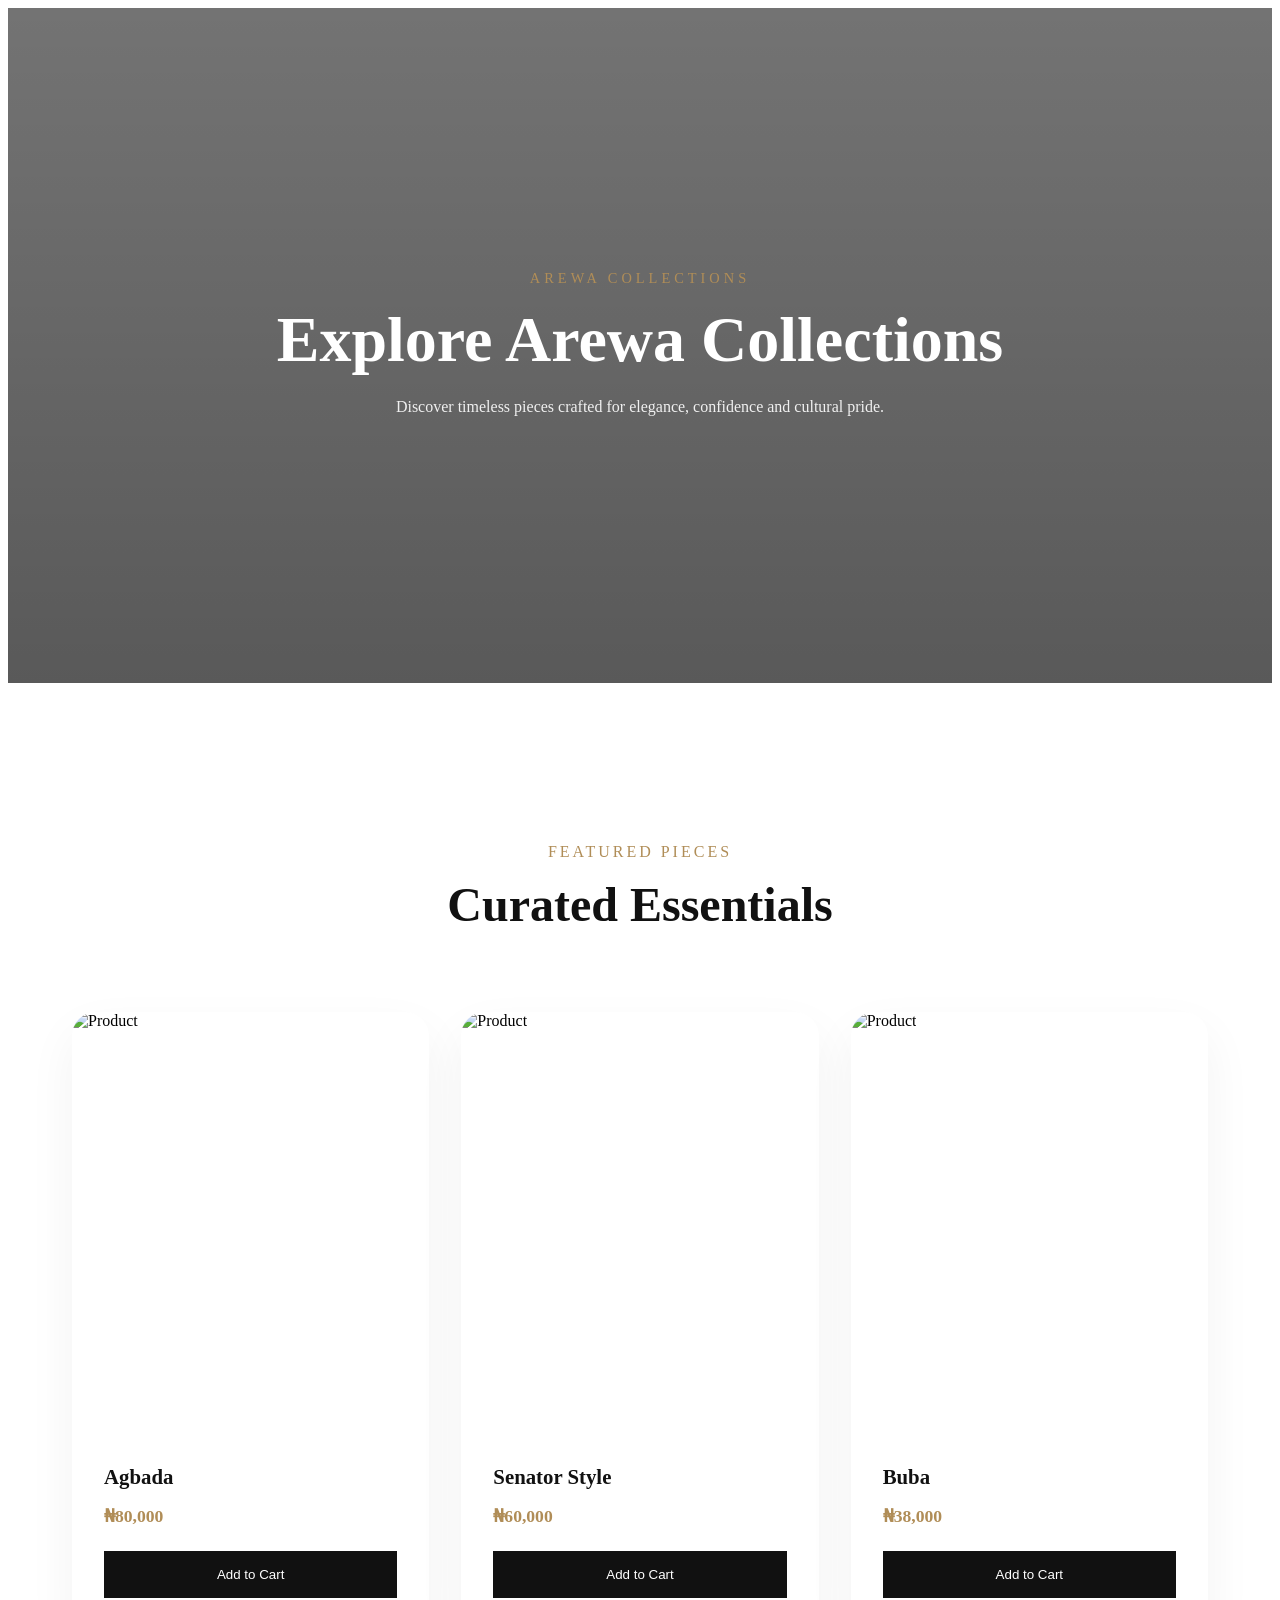
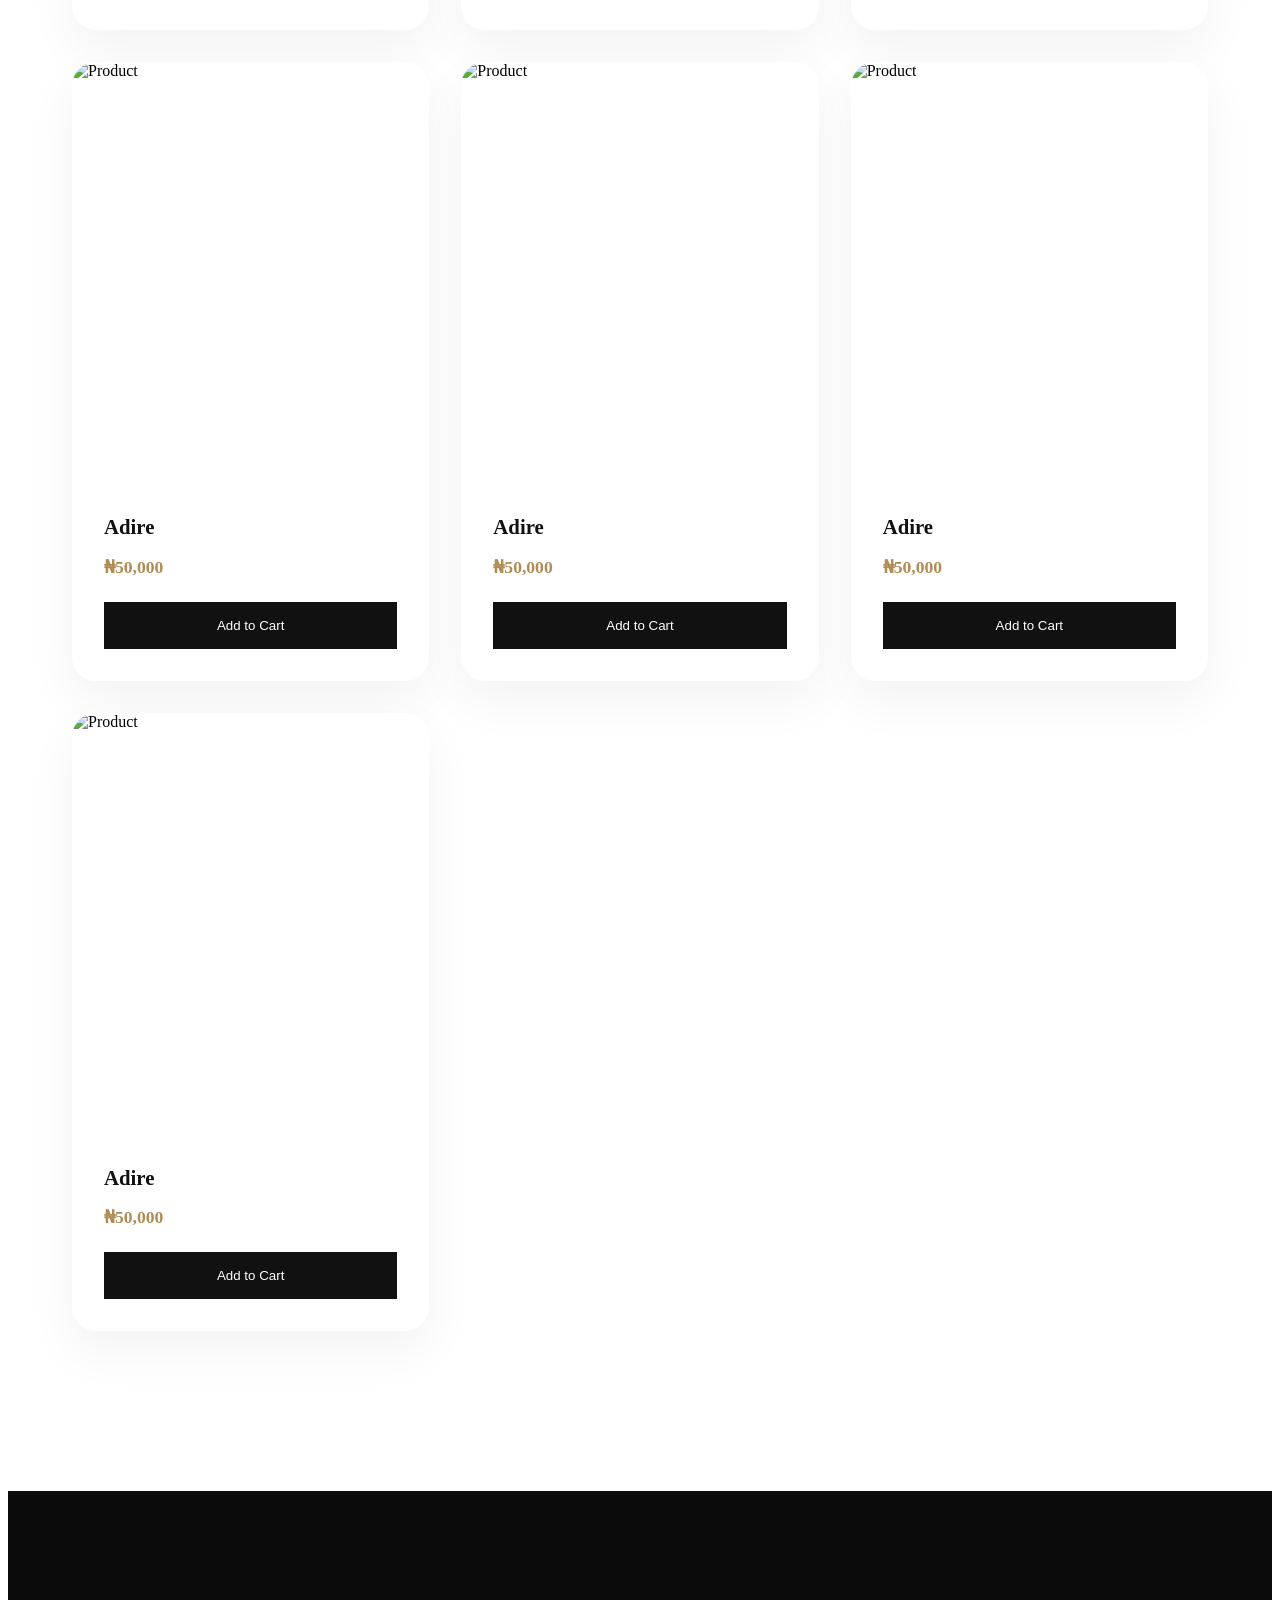
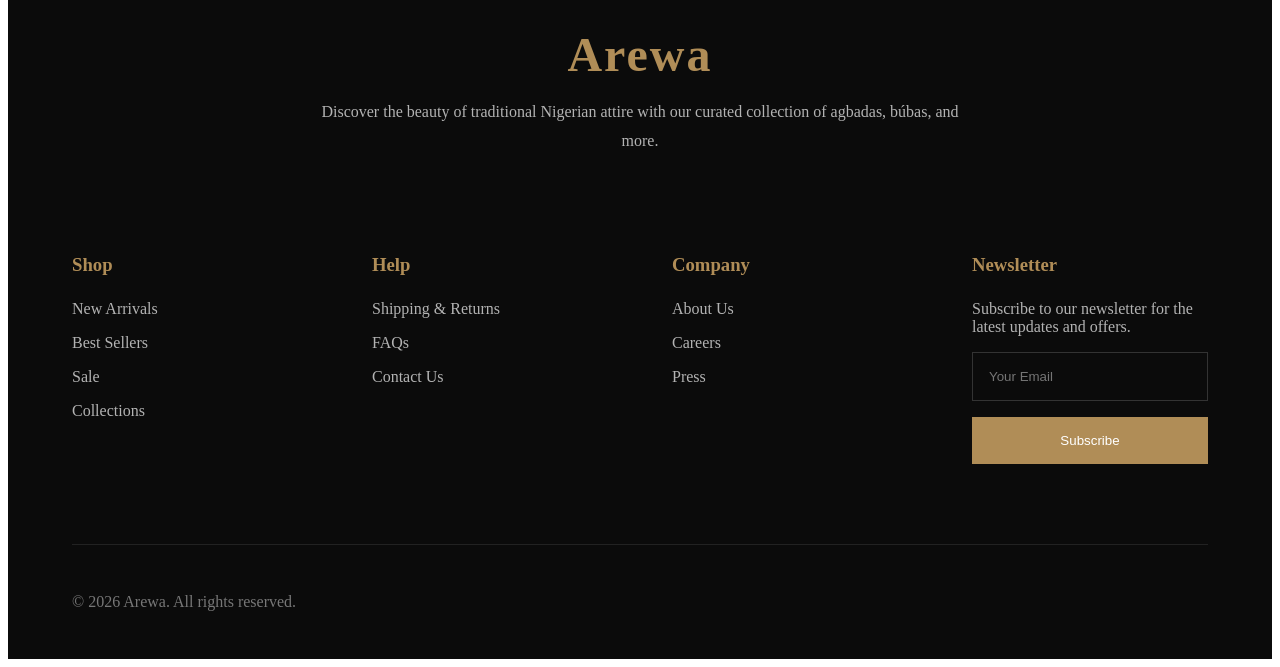
==== arewa.html @ e0fd3683 "Initial project upload" ====
<!doctype html>
<html lang="en">
  <head>
    <meta charset="UTF-8" />
    <meta name="viewport" content="width=device-width, initial-scale=1.0" />
    <title>Arewa-Okurin-collections</title>
    <link rel="stylesheet" href="arewa.css" />
  </head>
  <body>
    <section class="collection-hero">
      <div class="collection-overlay"></div>

      <div class="collection-content">
        <span>Arewa Collections</span>

        <h1>Explore Arewa Collections</h1>

        <p>
          Discover timeless pieces crafted for elegance, confidence and cultural
          pride.
        </p>
      </div>
    </section>

    <section class="products">
      <div class="products-heading">
        <span>Featured Pieces</span>
        <h2>Curated Essentials</h2>
      </div>

      <div class="products-grid">
        <article class="product-card">
          <div class="product-image">
            <img src="../images/product-1.jpg" alt="Product" />
          </div>

          <div class="product-info">
            <h3>Agbada</h3>
            <p class="price">₦80,000</p>

            <button>Add to Cart</button>
          </div>
        </article>

        <article class="product-card">
          <div class="product-image">
            <img src="../images/product-2.jpg" alt="Product" />
          </div>

          <div class="product-info">
            <h3>Senator Style</h3>
            <p class="price">₦60,000</p>

            <button>Add to Cart</button>
          </div>
        </article>

        <article class="product-card">
          <div class="product-image">
            <img src="../images/product-3.jpg" alt="Product" />
          </div>

          <div class="product-info">
            <h3>Buba</h3>
            <p class="price">₦38,000</p>

            <button>Add to Cart</button>
          </div>
        </article>

        <article class="product-card">
          <div class="product-image">
            <img src="../images/product-3.jpg" alt="Product" />
          </div>

          <div class="product-info">
            <h3>Adire</h3>
            <p class="price">₦50,000</p>

            <button>Add to Cart</button>
          </div>
        </article>

        <article class="product-card">
          <div class="product-image">
            <img src="../images/product-3.jpg" alt="Product" />
          </div>

          <div class="product-info">
            <h3>Adire</h3>
            <p class="price">₦50,000</p>

            <button>Add to Cart</button>
          </div>
        </article>

        <article class="product-card">
          <div class="product-image">
            <img src="../images/product-3.jpg" alt="Product" />
          </div>

          <div class="product-info">
            <h3>Adire</h3>
            <p class="price">₦50,000</p>

            <button>Add to Cart</button>
          </div>
        </article>

        <article class="product-card">
          <div class="product-image">
            <img src="../images/product-3.jpg" alt="Product" />
          </div>

          <div class="product-info">
            <h3>Adire</h3>
            <p class="price">₦50,000</p>

            <button>Add to Cart</button>
          </div>
        </article>
      </div>
    </section>

    <!-- footer -->
    <footer class="footer">
      <div class="footer-top">
        <div class="footer-brand">
          <h2>Arewa</h2>
          <p>
            Discover the beauty of traditional Nigerian attire with our curated
            collection of agbadas, búbas, and more.
          </p>
        </div>

        <div class="footer-links">
          <div class="footer-column">
            <h3>Shop</h3>
            <a href="#">New Arrivals</a>
            <a href="#">Best Sellers</a>
            <a href="#">Sale</a>
            <a href="#">Collections</a>
          </div>

          <div class="footer-column">
            <h3>Help</h3>
            <a href="#">Shipping & Returns</a>
            <a href="#">FAQs</a>
            <a href="#">Contact Us</a>
          </div>

          <div class="footer-column">
            <h3>Company</h3>
            <a href="#">About Us</a>
            <a href="#">Careers</a>
            <a href="#">Press</a>
          </div>

          <div class="footer-column">
            <h3>Newsletter</h3>
            <p>
              Subscribe to our newsletter for the latest updates and offers.
            </p>
            <form>
              <input type="email" placeholder="Your Email" />
              <button type="submit">Subscribe</button>
            </form>
          </div>
        </div>
      </div>

      <div class="footer-bottom">
        <p>&copy; 2026 Arewa. All rights reserved.</p>
        <div class="socials">
          <a href="#"><i class="fab fa-facebook-f"></i></a>
          <a href="#"><i class="fab fa-instagram"></i></a>
          <a href="#"><i class="fab fa-twitter"></i></a>
        </div>
      </div>
    </footer>
  </body>
</html>
---- arewa.css ----
.collection-hero {
  position: relative;

  height: 75vh;

  background-image: url("../images/collection-hero.jpg");
  background-size: cover;
  background-position: center;

  display: flex;
  justify-content: center;
  align-items: center;

  text-align: center;

  overflow: hidden;
}

.collection-overlay {
  position: absolute;
  inset: 0;

  background: linear-gradient(rgba(0, 0, 0, 0.55), rgba(0, 0, 0, 0.65));
}

.collection-content {
  position: relative;
  z-index: 2;

  color: white;
}

.collection-content span {
  text-transform: uppercase;

  letter-spacing: 4px;

  color: #b08d57;

  font-size: 0.9rem;
}

.collection-content h1 {
  font-size: 4rem;

  margin: 1rem 0;
}

.collection-content p {
  max-width: 600px;

  margin: auto;

  line-height: 1.8;

  color: rgba(255, 255, 255, 0.9);
}
.products {
  max-width: 1400px;
  margin: 0 auto;

  padding: 10rem 4rem;
}
.products-heading {
  text-align: center;

  margin-bottom: 5rem;
}

.products-heading span {
  color: #b08d57;

  text-transform: uppercase;

  letter-spacing: 3px;
}

.products-heading h2 {
  margin-top: 1rem;

  font-size: 3rem;

  color: #111;
}
.products-grid {
  display: grid;

  grid-template-columns: repeat(3, 1fr);

  gap: 2rem;
}
.product-card {
  background: white;

  border-radius: 24px;

  overflow: hidden;

  transition: 0.4s ease;
}

.product-card:hover {
  transform: translateY(-10px);
}

.product-image {
  height: 400px;

  overflow: hidden;
}

.product-image img {
  width: 100%;
  height: 100%;

  object-fit: cover;

  transition: 0.5s ease;
}

.product-card:hover img {
  transform: scale(1.05);
}

.product-info {
  padding: 2rem;
}

.product-info h3 {
  font-size: 1.3rem;

  margin-bottom: 0.8rem;

  color: #111;
}

.price {
  color: #b08d57;

  font-size: 1.1rem;

  margin-bottom: 1.5rem;

  font-weight: 600;
}
.product-info button {
  width: 100%;

  padding: 1rem;

  border: none;

  background: #111;

  color: white;

  cursor: pointer;

  transition: 0.3s ease;
}

.product-info button:hover {
  background: #b08d57;
}

.product-card {
  box-shadow: 0 20px 50px rgba(0, 0, 0, 0.05);
}

/*  media queries */
@media (max-width: 768px) {
  .collection-hero {
    height: 60vh;
    padding: 0 1.5rem;
  }

  .collection-content h1 {
    font-size: 2.5rem;
    line-height: 1.2;
  }

  .collection-content p {
    max-width: 320px;
    font-size: 0.95rem;
  }
}
@media (max-width: 768px) {
  .products {
    padding: 6rem 1.5rem;
  }

  .products-heading h2 {
    font-size: 2.2rem;
  }

  .products-grid {
    grid-template-columns: 1fr;
    gap: 2rem;
  }

  .product-card {
    border-radius: 18px;
  }
}
@media (max-width: 768px) {
  .product-image {
    height: 280px;
  }

  .product-info {
    padding: 1.5rem;
  }

  .product-info h3 {
    font-size: 1.1rem;
  }

  .price {
    font-size: 1rem;
  }
}
@media (max-width: 768px) {
  .product-info button {
    padding: 1rem;
    font-size: 1rem;
    border-radius: 8px;
  }
}
@media (max-width: 768px) {
  .footer {
    padding: 4rem 1.5rem 2rem;
  }

  .footer-links {
    grid-template-columns: 1fr;
    gap: 2rem;
  }

  .footer-bottom {
    flex-direction: column;
    text-align: center;
    gap: 1rem;
  }
}

/* footer */
.footer {
  background: #0b0b0b;
  color: white;

  padding: 6rem 4rem 2rem;
}
.footer-top {
  max-width: 1400px;
  margin: 0 auto;
}

.footer-brand {
  text-align: center;
  margin-bottom: 5rem;
}

.footer-brand h2 {
  font-size: 3rem;

  color: #b08d57;

  margin-bottom: 1rem;

  letter-spacing: 2px;
}

.footer-brand p {
  max-width: 650px;

  margin: 0 auto;

  color: #b3b3b3;

  line-height: 1.8;
}
.footer-links {
  display: grid;

  grid-template-columns: repeat(4, 1fr);

  gap: 4rem;
}

.footer-column h3 {
  color: #b08d57;

  margin-bottom: 1.5rem;
}

.footer-column a,
.footer-column p {
  display: block;

  color: #b3b3b3;

  text-decoration: none;

  margin-bottom: 1rem;

  transition: 0.3s ease;
}

.footer-column a:hover {
  color: white;
}
.footer-column form {
  margin-top: 1rem;

  display: flex;
  flex-direction: column;

  gap: 1rem;
}

.footer-column input {
  padding: 1rem;

  background: transparent;

  border: 1px solid #333;

  color: white;
}

.footer-column button {
  padding: 1rem;

  border: none;

  background: #b08d57;

  color: white;

  cursor: pointer;

  transition: 0.3s ease;
}

.footer-column button:hover {
  opacity: 0.85;
}
.footer-bottom {
  max-width: 1400px;

  margin: 5rem auto 0;

  padding-top: 2rem;

  border-top: 1px solid #222;

  display: flex;
  justify-content: space-between;
  align-items: center;
}

.footer-bottom p {
  color: #777;
}

.socials {
  display: flex;
  gap: 1.5rem;
}

.socials a {
  color: #b08d57;

  text-decoration: none;
}

.socials a:hover {
  color: white;
}

/* Media Queries */

@media (max-width: 900px) {
  .footer {
    padding: 4rem 1.5rem 2rem;
  }

  .footer-links {
    grid-template-columns: 1fr;
    gap: 2rem;
  }

  .footer-bottom {
    flex-direction: column;
    gap: 1rem;
    text-align: center;
  }
}

/* contact review */
.contact-review {
  max-width: 900px;

  margin: 0 auto;

  padding: 10rem 2rem;
}
.contact-heading {
  text-align: center;

  margin-bottom: 4rem;
}

.contact-heading span {
  text-transform: uppercase;

  letter-spacing: 3px;

  color: #b08d57;
}

.contact-heading h2 {
  margin: 1rem 0;

  font-size: 3rem;

  color: #111;
}

.contact-heading p {
  color: #777;

  max-width: 600px;

  margin: auto;

  line-height: 1.8;
}
.review-form {
  display: flex;
  flex-direction: column;

  gap: 1.5rem;
}
.review-form input,
.review-form textarea,
.review-form select {
  width: 100%;

  padding: 1.2rem;

  border: 3px solid #ddd;

  background: white;

  font-size: 1rem;

  outline: none;
}
.review-form button {
  width: fit-content;

  padding: 1rem 2rem;

  border: none;

  background: #111;

  color: white;

  cursor: pointer;

  transition: 0.3s ease;
}

.review-form button:hover {
  background: #b08d57;
}
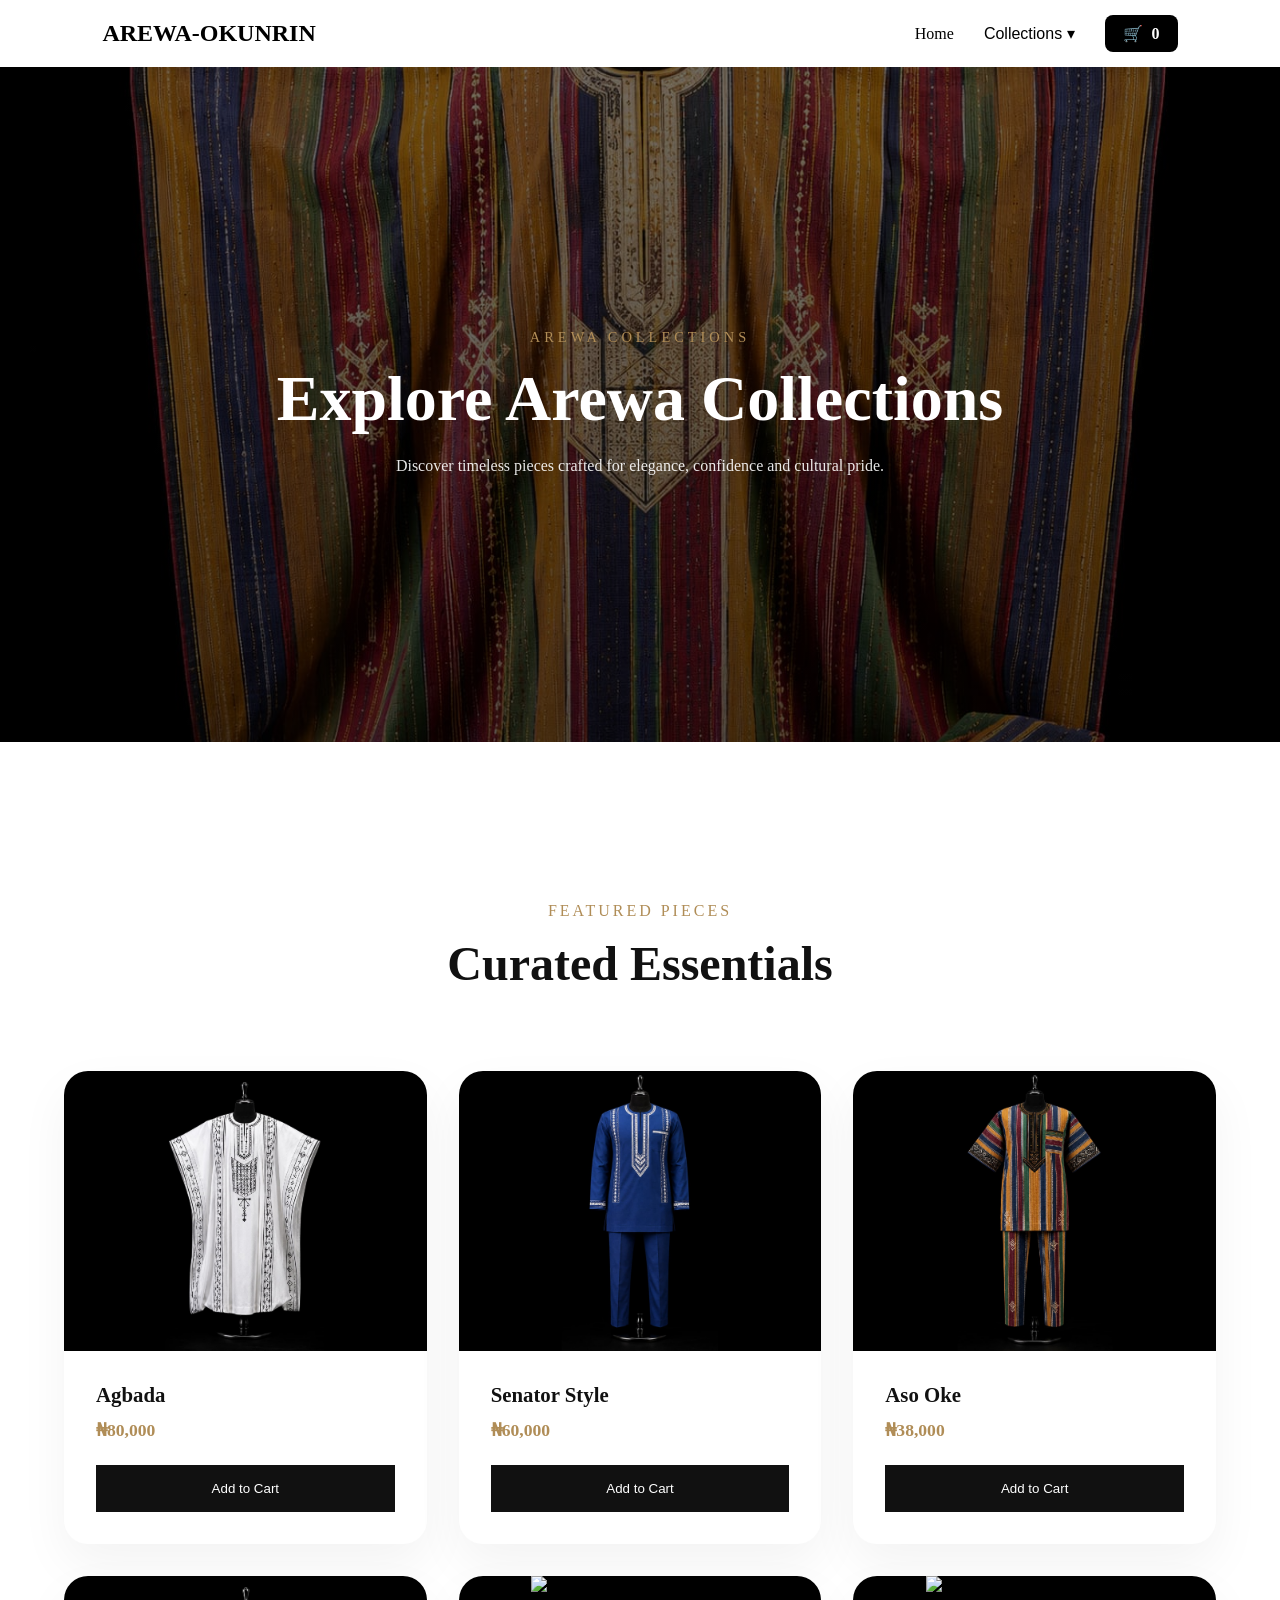
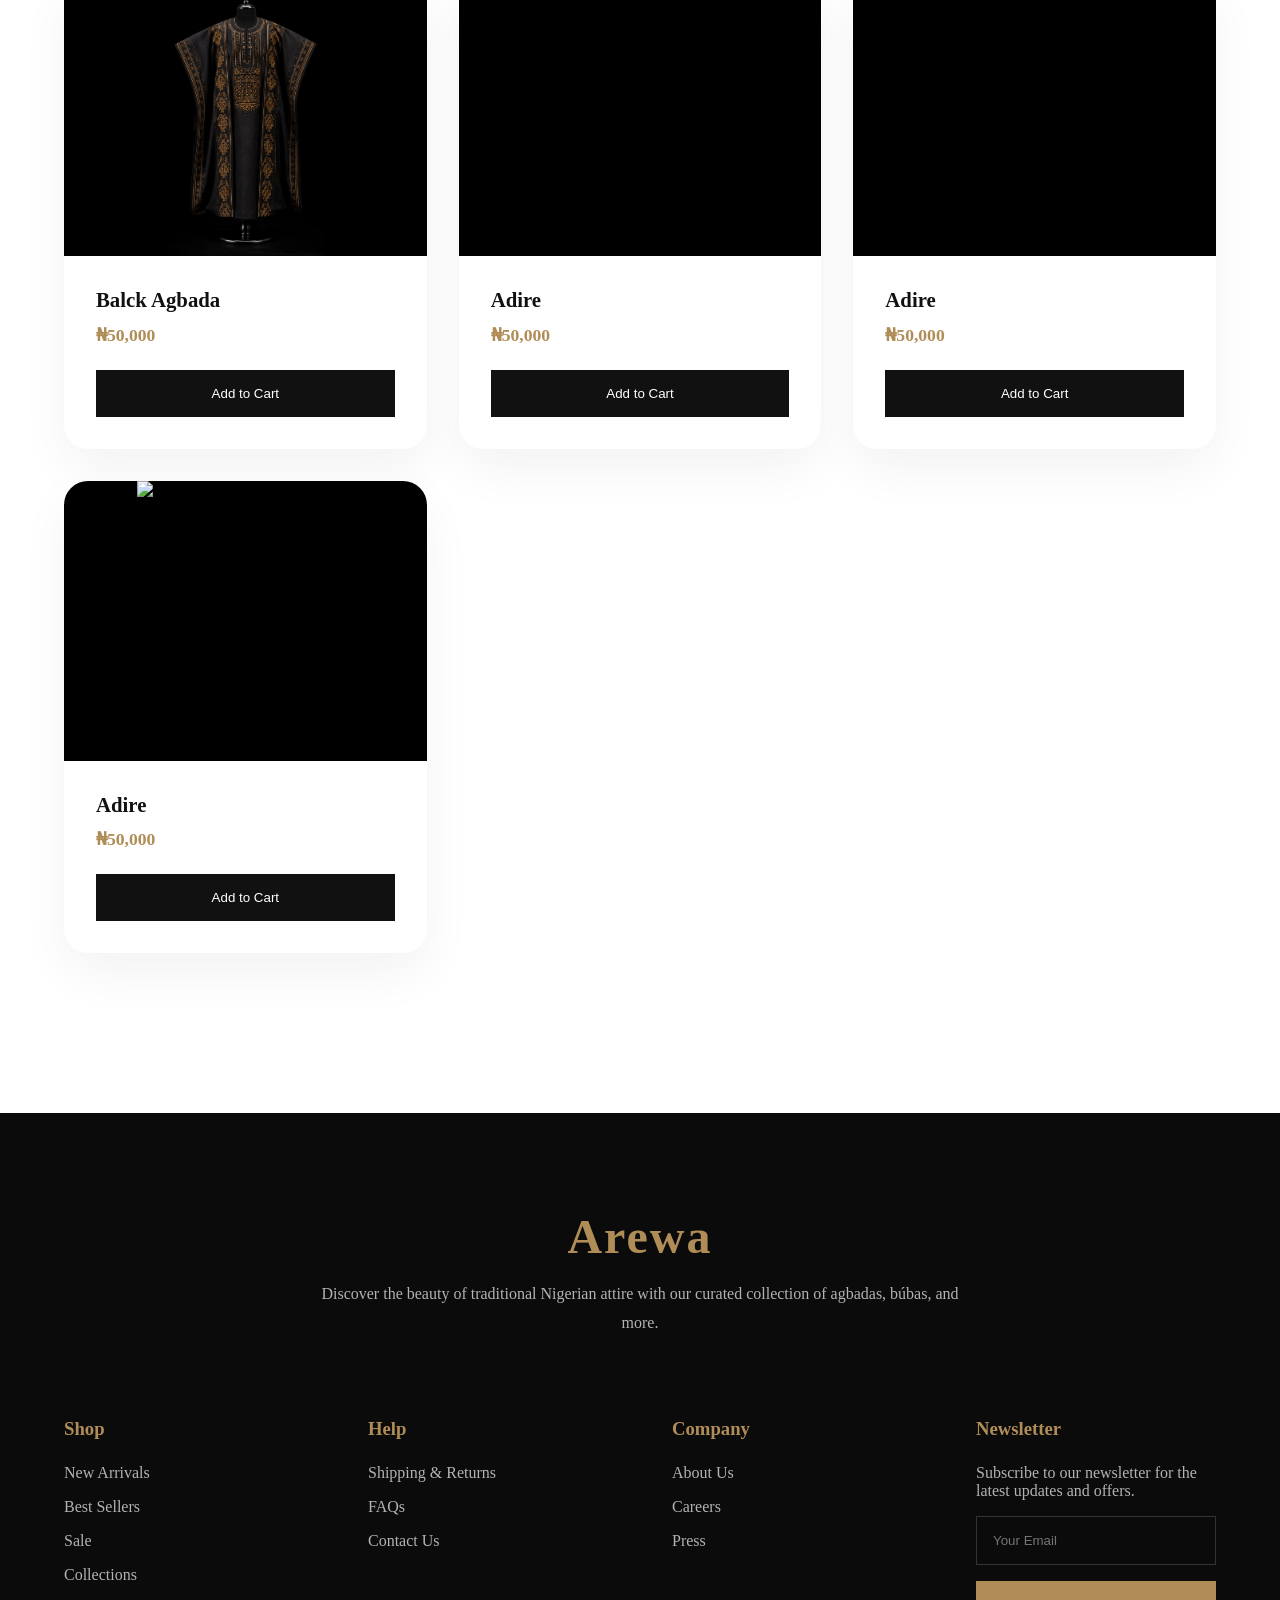
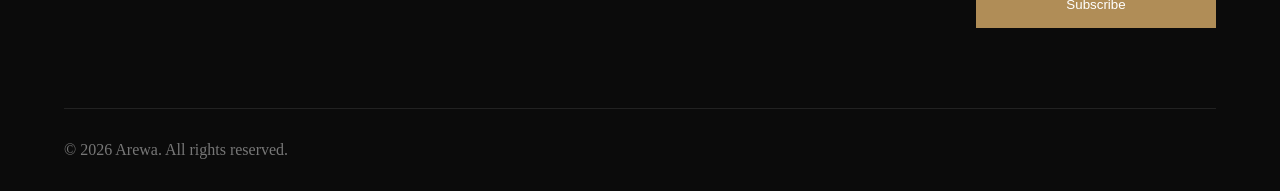
==== commit 161c66bf: "commit changes" ====
--- a/arewa.html
+++ b/arewa.html
@@ -7,6 +7,40 @@
     <link rel="stylesheet" href="arewa.css" />
   </head>
   <body>
+      <nav class="product-nav">
+      <div class="logo">
+        <a href="index.html">AREWA-OKUNRIN</a>
+      </div>
+
+        <div class="menu-toggle" id="menu-toggle">☰</div>
+
+        <ul class="nav-links" id="nav-links">
+          <li><a href="index.html">Home</a></li>
+
+          <li class="dropdown">
+            <button id="dropdownBtn">Collections ▾</button>
+
+            <ul class="dropdown-menu" id="dropdownMenu">
+              <li><a href="arewa.html">Arewa collection</a></li>
+              <li><a href="agbada.html">Traditional Footwears</a></li>
+              <li><a href="senator.html">Watches</a></li>
+              <li><a href="caps.html">Fìlà (Caps)</a></li>
+              <li><a href="aso-oke.html">Beads(Ieke)</a></li>
+            </ul>
+          </li>
+
+          <li>
+      <a href="cart.html" class="cart-btn">
+        🛒 <span id="cart-count">0</span>
+      </a>
+    </li>
+        </ul>
+      </li>
+    </nav>
+
+
+
+
     <section class="collection-hero">
       <div class="collection-overlay"></div>
 
@@ -31,27 +65,81 @@
       <div class="products-grid">
         <article class="product-card">
           <div class="product-image">
-            <img src="../images/product-1.jpg" alt="Product" />
+            <img src="Images/Agbada.jpg" alt="Product" />
           </div>
 
           <div class="product-info">
             <h3>Agbada</h3>
             <p class="price">₦80,000</p>
 
-            <button>Add to Cart</button>
-          </div>
-        </article>
-
-        <article class="product-card">
-          <div class="product-image">
-            <img src="../images/product-2.jpg" alt="Product" />
+            <button
+              class="add-to-cart"
+              data-name="Agbada"
+              data-price="7000"
+              data-image="Images/Agbada.jpg"
+            >
+              Add to Cart
+            </button>
+          </div>
+        </article>
+
+        <article class="product-card">
+          <div class="product-image">
+            <img src="Images/Senator Wear.jpg" alt="Product" />
           </div>
 
           <div class="product-info">
             <h3>Senator Style</h3>
             <p class="price">₦60,000</p>
 
-            <button>Add to Cart</button>
+            <button
+              class="add-to-cart"
+              data-name="Senator Wear"
+              data-price="7000"
+              data-image="Images/Senator Wear.jpg"
+            >
+              Add to Cart
+            </button>
+          </div>
+        </article>
+
+        <article class="product-card">
+          <div class="product-image">
+            <img src="Images/Aso oke.jpg" alt="Product" />
+          </div>
+
+          <div class="product-info">
+            <h3>Aso Oke</h3>
+            <p class="price">₦38,000</p>
+
+            <button
+              class="add-to-cart"
+              data-name="Aso Oke"
+              data-price="7000"
+              data-image="Images/Aso oke.jpg"
+            >
+              Add to Cart
+            </button>
+          </div>
+        </article>
+
+        <article class="product-card">
+          <div class="product-image">
+            <img src="Images/Abgba 2.jpg" alt="Product" />
+          </div>
+
+          <div class="product-info">
+            <h3> Balck Agbada</h3>
+            <p class="price">₦50,000</p>
+
+            <button
+              class="add-to-cart"
+              data-name=" Black Agbada"
+              data-price="7000"
+              data-image="Images/Abgba 2.jpg"
+            >
+              Add to Cart
+            </button>
           </div>
         </article>
 
@@ -61,10 +149,17 @@
           </div>
 
           <div class="product-info">
-            <h3>Buba</h3>
-            <p class="price">₦38,000</p>
-
-            <button>Add to Cart</button>
+            <h3>Adire</h3>
+            <p class="price">₦50,000</p>
+
+            <button
+              class="add-to-cart"
+              data-name="Premium Leather Cap"
+              data-price="7000"
+              data-image="Images/Fila 3.jpg"
+            >
+              Add to Cart
+            </button>
           </div>
         </article>
 
@@ -77,7 +172,14 @@
             <h3>Adire</h3>
             <p class="price">₦50,000</p>
 
-            <button>Add to Cart</button>
+            <button
+              class="add-to-cart"
+              data-name="Premium Leather Cap"
+              data-price="7000"
+              data-image="Images/Fila 3.jpg"
+            >
+              Add to Cart
+            </button>
           </div>
         </article>
 
@@ -90,33 +192,14 @@
             <h3>Adire</h3>
             <p class="price">₦50,000</p>
 
-            <button>Add to Cart</button>
-          </div>
-        </article>
-
-        <article class="product-card">
-          <div class="product-image">
-            <img src="../images/product-3.jpg" alt="Product" />
-          </div>
-
-          <div class="product-info">
-            <h3>Adire</h3>
-            <p class="price">₦50,000</p>
-
-            <button>Add to Cart</button>
-          </div>
-        </article>
-
-        <article class="product-card">
-          <div class="product-image">
-            <img src="../images/product-3.jpg" alt="Product" />
-          </div>
-
-          <div class="product-info">
-            <h3>Adire</h3>
-            <p class="price">₦50,000</p>
-
-            <button>Add to Cart</button>
+            <button
+              class="add-to-cart"
+              data-name="Premium Leather Cap"
+              data-price="7000"
+              data-image="Images/Fila 3.jpg"
+            >
+              Add to Cart
+            </button>
           </div>
         </article>
       </div>
@@ -177,6 +260,8 @@
           <a href="#"><i class="fab fa-twitter"></i></a>
         </div>
       </div>
+
+      <script src="cart.js"></script>
     </footer>
   </body>
 </html>
--- a/arewa.css
+++ b/arewa.css
@@ -1,9 +1,173 @@
+* {
+  margin: 0;
+  padding: 0;
+  box-sizing: border-box;
+}
+
+.product-nav {
+  display: flex;
+  justify-content: space-between;
+  align-items: center;
+  padding: 20px 8%;
+  background: white;
+  box-shadow: 0 2px 15px rgba(0, 0, 0, 0.08);
+  position: sticky;
+  top: 0;
+  z-index: 1000;
+}
+
+.logo a {
+  text-decoration: none;
+  color: black;
+  font-size: 24px;
+  font-weight: bold;
+}
+
+.nav-links {
+  display: flex;
+  align-items: center;
+  gap: 30px;
+  list-style: none;
+}
+
+.nav-links li a,
+.dropdown button {
+  text-decoration: none;
+  color: black;
+  font-size: 16px;
+  background: none;
+  border: none;
+  cursor: pointer;
+}
+
+.cart-link {
+  background: black;
+  color: white !important;
+  padding: 10px 18px;
+  border-radius: 8px;
+}
+
+.dropdown {
+  position: relative;
+}
+
+.dropdown-menu {
+  display: none;
+  position: absolute;
+  top: 45px;
+  left: 0;
+  width: 200px;
+  background: white;
+  box-shadow: 0 5px 20px rgba(0, 0, 0, 0.1);
+  border-radius: 10px;
+  overflow: hidden;
+}
+
+.dropdown-menu li {
+  padding: 15px;
+}
+
+.dropdown-menu li:hover {
+  background: #f7f7f7;
+}
+
+.dropdown-menu.show {
+  display: block;
+}
+
+.menu-toggle {
+  display: none;
+  font-size: 28px;
+  cursor: pointer;
+}
+
+.cart-btn {
+  background: black !important;
+  color: white !important;
+  padding: 10px 18px;
+  border-radius: 8px;
+}
+
+#cart-count {
+  margin-left: 5px;
+  font-weight: bold;
+}
+
+/* MOBILE RESPONSIVENESS */
+@media (max-width: 768px) {
+  .menu-toggle {
+    display: block;
+  }
+
+  .nav-links {
+    position: absolute;
+    top: 80px;
+    right: -100%;
+    flex-direction: column;
+    background: white;
+    width: 100%;
+    padding: 30px;
+    gap: 20px;
+    transition: 0.4s ease;
+    box-shadow: 0 5px 20px rgba(0, 0, 0, 0.08);
+  }
+
+  .nav-links.active {
+    right: 0;
+  }
+
+  .dropdown-menu {
+    position: static;
+    width: 100%;
+    box-shadow: none;
+    margin-top: 10px;
+    border: 1px solid #eee;
+  }
+
+  .cart-link {
+    width: 100%;
+    text-align: center;
+    display: block;
+  }
+}
+
+/* cart mobile */
+.desktop-cart {
+  display: block;
+}
+
+.mobile-cart {
+  display: none;
+}
+
+@media (max-width: 768px) {
+  .desktop-cart {
+    display: none;
+  }
+
+  .mobile-cart {
+    display: flex;
+    position: fixed;
+    top: 90px;
+    right: 20px;
+    background: black;
+    color: white;
+    padding: 12px 18px;
+    border-radius: 50px;
+    text-decoration: none;
+    font-size: 14px;
+    z-index: 999;
+    align-items: center;
+    gap: 8px;
+  }
+}
+
 .collection-hero {
   position: relative;
 
   height: 75vh;
 
-  background-image: url("../images/collection-hero.jpg");
+  background-image: url("Images/ArewaHero.jpg");
   background-size: cover;
   background-position: center;
 
@@ -104,17 +268,19 @@
 }
 
 .product-image {
-  height: 400px;
-
+  width: 100%;
+  height: 280px;
+  justify-content: center;
   overflow: hidden;
+  align-items: center;
+  background: #000;
+  display: flex;
 }
 
 .product-image img {
-  width: 100%;
+  width: 60%;
   height: 100%;
-
   object-fit: cover;
-
   transition: 0.5s ease;
 }
 
